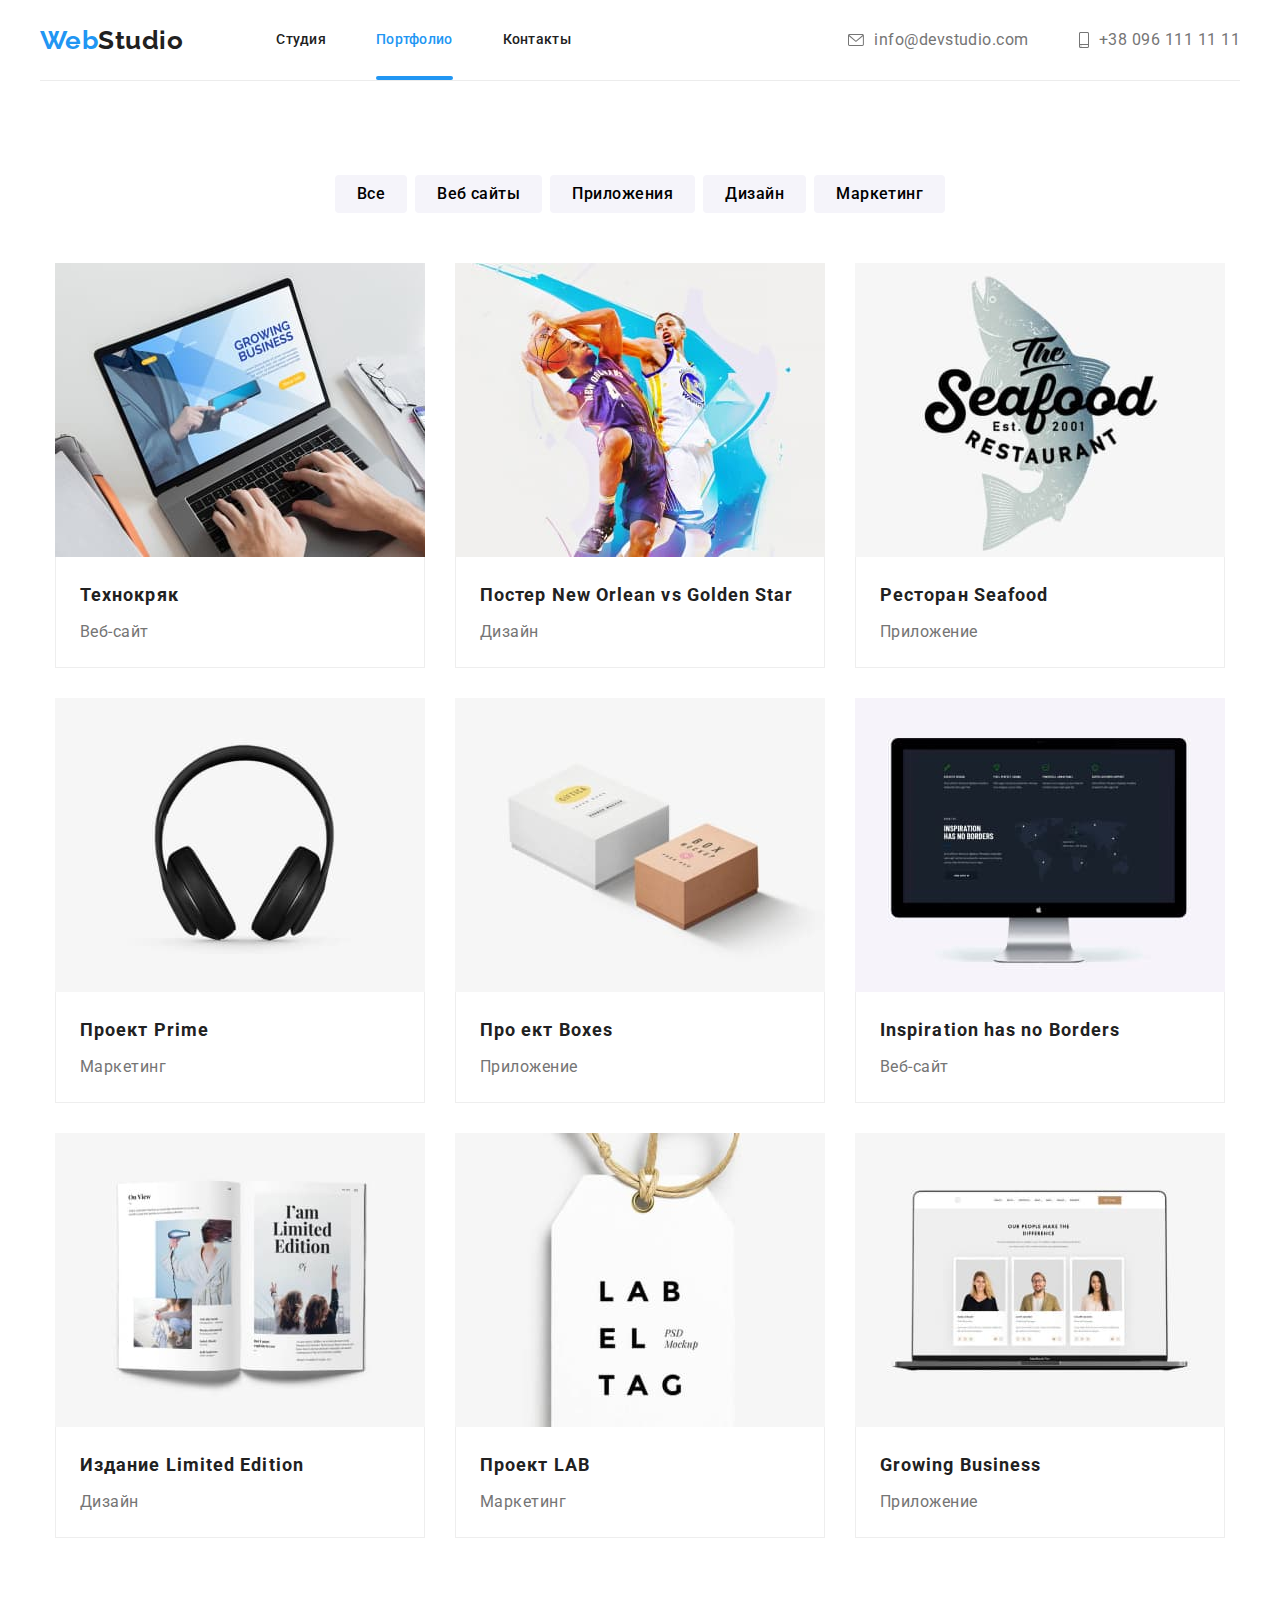
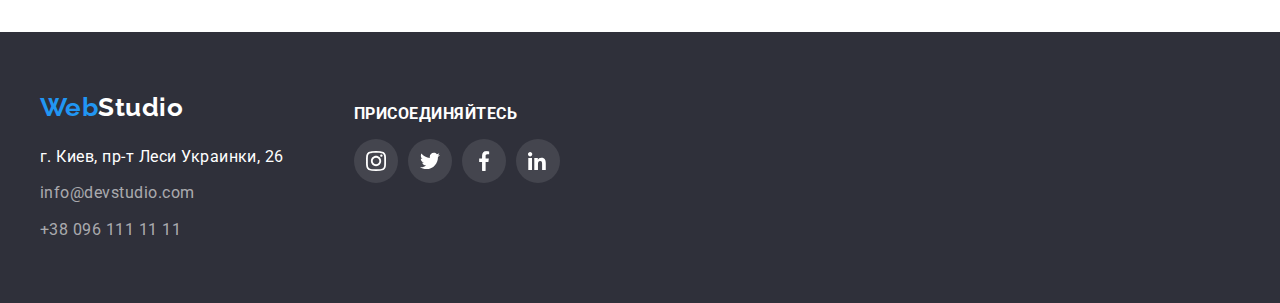
==== portfolio.html @ 9df6c858 "f1" ====
<!DOCTYPE html>
<html lang="ru">
<head>
    <meta charset="UTF-8">
    <meta http-equiv="X-UA-Compatible" content="IE=edge">
    <meta name="viewport" content="width=device-width, initial-scale=1.0">
    <title>portfolio</title>
    <link href="https://fonts.googleapis.com/css2?family=Raleway:wght@700&family=Roboto:wght@400;500;700;900&display=swap" rel="stylesheet">
    <link rel="stylesheet" href="./css/styles.css">
</head>
<body>
       <header class="header">
        <div class="header-container">
        
            <div class="container header">
                <!-- logo -->
                <a class='logo header' href="./index.html">
                    <span>Web</span>Studio</a>
                <!-- navigation -->
                <ul class="navigation">
                    <li class="item-nav"><a class="link" href="./index.html">Студия</a></li>
                    <li class="item-nav"><a class="link portfolio active" href="./portfolio.html">Портфолио</a></li>
                    <li class="item-nav"><a class="link contacts" href="">Контакты</a></li>
                </ul>
                <!-- email-phone -->
                <ul class="email-phone">
                    <li class="item">
                        <a class="contacts email" href="mailto:info@devstudio.com">
                            <svg class="icon-email">
                                <use href="./images/symbol-defs.svg#icon-envelope"></use>
                            </svg>
                            info@devstudio.com
                        </a></li>
                    <li class="item">
                        <a class="contacts phone" href="tel:+380961111111">
                            <svg class="icon-phone">
                                <use href="./images/symbol-defs.svg#icon-smartphone"></use>
                            </svg>
                            +38 096 111 11 11
                        </a>
                    </li>
                </ul>
            </div>
        </div>    
    </header>
    <main>
        <!-- портфолио -->
        <section class="section">
            <div class="container">
                <!-- филтр -->
                <h1 class="visually-hidden">Portfolio</h1>
                    <ul class="filter">
                        <li class="button">
                            <button  class="filter-button"type="button">Все</button>
                        </li>
                        <li class="button">
                            <button class="filter-button" type="button">Веб сайты</button>
                        </li>
                        <li class="button">
                            <button  class="filter-button" type="button">Приложения</button>
                        </li>
                        <li class="button">
                            <button  class="filter-button" type="button">Дизайн</button>
                        </li>
                        <li class="button">
                            <button  class="filter-button" type="button">Маркетинг</button>
                        </li>
                    </ul>
                    <!-- фото работ и подпись -->
                    <ul class="projects">
                        <li class="project">
                            
                            <a href="" class="plink">
                                <div class=image-overlay>
                                    <img class="image" src="./images/laptop.jpg" alt="картинка ноутбука" width="370">
                                    <p class="describe project">Технокряк это современная площадка распространения коронавируса. Компании используют эту
                                        платформу для цифрового
                                        шпионажа и атак на защищённые сервера конкурентов.</p>
                                </div>
                                <div class="capture">
                                    <h3 class="name">Технокряк</h3>
                                    <p>Веб-сайт</p>
                                </div>
                            </a>
                        </li>
                        <li class="project">
                            <a href="" class="plink">
                                <div class=image-overlay>
                                <img class="image" src="./images/sportsmen.jpg" alt="спортсмены" width="370">
                                    <p class="describe project">Технокряк это современная площадка распространения коронавируса. Компании используют эту
                                        платформу для цифрового
                                        шпионажа и атак на защищённые сервера конкурентов.</p>
                                </div>
                                <div class="capture">
                                    <h3 class="name">Постер New Orlean vs Golden Star</h3>
                                    <p>Дизайн</p>
                                </div>
                            </a>
                        </li>
                        <li class="project">
                            <a href="" class="plink">
                                <div class=image-overlay>
                                    <img class="image" src="./images/seafood.jpg" alt="ресторан сифуд" width="370">
                                    <p class="describe project">Технокряк это современная площадка распространения коронавируса. Компании используют эту
                                        платформу для цифрового
                                        шпионажа и атак на защищённые сервера конкурентов.</p>
                                </div>
                                <div class="capture">
                                    <h3 class="name">Ресторан Seafood</h3>
                                    <p>Приложение</p>
                                </div>
                            </a>
                        </li>
                        <li class="project">
                            <a href="" class="plink">
                                <div class=image-overlay>
                                    <img class="image" src="./images/headphones.jpg" alt="наушники" width="370">
                                    <p class="describe project">Технокряк это современная площадка распространения коронавируса. Компании используют эту
                                        платформу для цифрового
                                        шпионажа и атак на защищённые сервера конкурентов.</p>
                                </div>
                                
                                <div class="capture">
                                    <h3 class="name">Проект Prime</h3>
                                    <p>Маркетинг</p>
                                </div>
                            </a>
                        </li>
                        <li class="project">
                            <a href="" class="plink">
                                <div class=image-overlay>
                                    <img class="image" src="./images/boxes.jpg" alt="две коробки" width="370">
                                    <p class="describe project">Технокряк это современная площадка распространения коронавируса. Компании используют эту
                                        платформу для цифрового
                                        шпионажа и атак на защищённые сервера конкурентов.</p>
                                </div>
                                <div class="capture">
                                    <h3 class="name">Про ект Boxes</h3>
                                    <p>Приложение</p>
                                </div>
                            </a>
                        </li>
                        <li class="project">
                            <a href="" class="plink">
                                <div class=image-overlay>
                                    <img class="image" src="./images/monitor.jpg" alt="монитор" width="370">
                                    <p class="describe project">Технокряк это современная площадка распространения коронавируса. Компании используют эту
                                        платформу для цифрового
                                        шпионажа и атак на защищённые сервера конкурентов.</p>
                                </div>
                                <div class="capture">
                                    <h3 class="name" lang="en">Inspiration has no Borders</h3>
                                    <p>Веб-сайт</p>
                                </div>
                            </a>
                        </li>
                        <li class="project">
                            <a href="" class="plink">
                                <div class=image-overlay>
                                    <img class="image" src="./images/book.jpg" alt="книга" width="370">
                                    <p class="describe project">Технокряк это современная площадка распространения коронавируса. Компании используют эту
                                        платформу для цифрового
                                        шпионажа и атак на защищённые сервера конкурентов.</p>
                                </div>
                                
                                <div class="capture">
                                    <h3 class="name">Издание Limited Edition</h3>
                                    <p>Дизайн</p>
                                </div>
                            </a>
                        </li>
                        <li class="project">
                            <a href="" class="plink">
                                <div class=image-overlay>
                                    <img class="image" src="./images/labtag.jpg" alt="лейба лаб эль тег" width="370">
                                    <p class="describe project">Технокряк это современная площадка распространения коронавируса. Компании используют эту
                                        платформу для цифрового
                                        шпионажа и атак на защищённые сервера конкурентов.</p>
                                </div>
                                
                                <div class="capture">
                                    <h3 class="name">Проект LAB</h3>
                                    <p>Маркетинг</p>
                                </div>
                            </a>
                        </li>
                        <li class="project">
                            <a href="" class="plink">
                                <div class=image-overlay>
                                    <img class="image" src="./images/laptophands.jpg" alt="человек работаетна ноутбуке" width="370">
                                    <p class="describe project">Технокряк это современная площадка распространения коронавируса. Компании используют эту
                                        платформу для цифрового
                                        шпионажа и атак на защищённые сервера конкурентов.</p>
                                </div>
                                
                                <div class="capture">
                                    <h3 class="project name">Growing Business</h3>
                                    <p>Приложение</p>
                                </div>
                            </a>
                        </li>
                    </ul>
            </div>
        </section>
    </main>

        <!--подвал -->
        <footer>
            <section class="footer">
            <div class="container">
                <div class="footer-adress">
                <a class="logo" href="./index.html">
                    <span>Web</span>Studio</a>
                <address>
                    <ul>
                        <li><p>г. Киев, пр-т Леси Украинки, 26</p></li>
                        <li><a class="email" href="mailto:info@devstudio.com">info@devstudio.com</a></li>
                        <li> <a class="phone" href="tel:+380961111111">+38 096 111 11 11</a></li>
                    </ul>
                </address>
                </div>
                <div class="footer-media">
                    <h3>присоединяйтесь</h3>
                    <ul class="social media">
                        <li class="social-link">
                            <a href="https://www.instagram.com/"  class="ln">
                                <svg class='social-icon instagram'>
                                    <use href="./images/symbol-defs.svg#icon-instagram"></use>
                                </svg>
                            </a>
                        </li>
                        <li class="social-link">
                            <a href="https://twitter.com"  class="ln">
                                <svg class='social-icon twitter'>
                                    <use href="./images/symbol-defs.svg#icon-twitter"></use>
                                </svg>
                            </a>
                        </li>
                        <li class="social-link">
                            <a href="https://www.facebook.com/"  class="ln">
                                <svg class='social-icon facebook'>
                                    <use href="./images/symbol-defs.svg#icon-facebook-1"></use>
                                </svg>
                            </a>
                        </li>
                        <li class="social-link">
                            <a href="https://www.linkedin.com"  class="ln">
                                <svg class='social-icon linkedin'>
                                    <use href="./images/symbol-defs.svg#icon-linkedin"></use>
                                </svg>
                            </a>
                        </li>
                    </ul>
                </div>
            </div>
            </section>
            </footer>
</body>
</html>
---- css/styles.css ----
:root {
  --font-heading-color: #212121;
  --font-description-color: hsl(0, 0%, 46%);
  --font-heading-color: #212121;
  --accent-color: #ffffff;
  --hover-link-color: #2196f3;
  --background-basic: #e5e5e5;
  --background-team-color: #f5f4fa;
  --background-footer-color: #2f303a;
  --font-family: "Roboto", sans-serif;
  --font-size-header-footer-features: 14px;
  --font-size-command: 16px;
  --hover-web-color: #2196f3;
}

*,
*::before,
*::after {
  box-sizing: border-box;
  margin: 0px;
  padding: 0px;
}

.container {
  width: 1200px;
  margin-left: auto;
  margin-right: auto;
}

.section {
  padding: 94px 0;
}

.visually-hidden {
  position: absolute;
  white-space: nowrap;
  width: 1px;
  height: 1px;
  overflow: hidden;
  border: 0;
  padding: 0;
  clip: rect(0 0 0 0);
  clip-path: inset(50%);
  margin: -1px;
}

.section-title {
  font-size: 36px;
  line-height: 1.17;
}

body {
  letter-spacing: 00.03em;
  font-family: var(--font-family);
  color: var(--font-heading-color);
}

li {
  list-style: none;
}


a {
  text-decoration: none;
  display: block;
  transition: box-shadow 250ms cubic-bezier(0.4, 0, 0.2, 1),
  color 250ms cubic-bezier(0.4, 0, 0.2, 1);
}

.logo {
  display: block;
  font-family: Raleway;
  font-weight: 700;
  font-size: 26px;
  line-height: 1.19;
  color: var(--font-heading-color);
}

.logo span {
  color: var(--hover-link-color);
}

.navigation {
  display: flex;
  margin-left: 93px;
}

.navigation .item-nav:not(:last-child) {
  margin-right: 50px;
}

.navigation .link {
  display: block;
  padding: 32px 0 32px;
  font-size: var(--font-size-header-footer-features);
  font-weight: 500;
  line-height: 1.14;
  color: var(--font-heading-color);
  letter-spacing: 0.02em;
}

.navigation .active {
  color: var(--hover-link-color);
}

.item-nav {
  position: relative;
}

.link.active::after {
  display: block;
  content: "";
  height: 4px;
  width: 100%;
  border-radius: 2px;
  background-color: var(--hover-link-color);
  position: absolute;
  bottom: 0;
}

.contacts {
  display: flex;
  align-items: center;
}

.email-phone {
  display: flex;
  line-height: 1.17;
  margin-left: auto;
}

.email-phone .item + .item {
  margin-left: 50px;
}

.email,
.phone {
  color: #757575;
}

.icon-email {
  width: 16px;
  height: 12px;
  margin-right: 10px;
  fill: currentColor;
}

.icon-phone {
  padding: 0;
  width: 10px;
  height: 16px;
  margin-right: 10px;
  fill: currentColor;
}

.header a:hover,
.header a:focus {
  color: var(--hover-link-color);
}

/* убираем нижний зазор у изображений */
.image {
  display: block;
}

.container.header {
  display: flex;
  align-items: center;
  border-bottom-width: 1px;
  border-bottom-style: solid;
  border-bottom-color: #ececec;
}

.hero {
  max-width: 1600px;
  min-height: 600px;
  margin-left: auto;
  margin-right: auto;
  text-align: center;
  padding-top: 200px;
  padding-bottom: 200px;
  background-image: linear-gradient(
      to right,
      rgba(47, 48, 58, 0.4),
      rgba(47, 48, 58, 0.4)
    ),
    url("../images/background.jpg");
}
.hero-title {
  color: var(--accent-color);
  font-size: 44px;
  font-weight: 900;
  text-transform: uppercase;
  text-align: center;
  line-height: 1.36;
  letter-spacing: 0.06em;
}

.order {
  min-width: 200px;
  margin-top: 40px;
  padding: 10px 32px;
  color: var(--accent-color);
  background-color: var(--hover-link-color);
  font-size: 16px;
  line-height: 1.88;
  font-weight: 700;
  border-radius: 4px;
  border: transparent;
  box-shadow: 0px 4px 4px rgba(0, 0, 0, 0.15);
}

.backdrop {
  position: relative;
  top: 0;
  left: 0;
  position: fixed;
  background-color: rgba(0, 0, 0, 0.2);
  width: 100%;
  height: 100%;
  z-index: 2;
}

.is-hidden {
  visibility: 0;
  opacity: 0;
  pointer-events: none;
}

.backdrop.is-hidden .modal {
  transform: translate(-50%, -50%) scale(0.9);
  }

  
.backdrop .modal {
  position: absolute;
  width: 528px;
  height: 581px;
  background-color: #ffffff;
  top: 50%;
  left: 50%;
  transform: translate(-50%, -50%) scale(1);
  box-shadow: 0px 1px 3px rgba(0, 0, 0, 0.12), 0px 1px 1px rgba(0, 0, 0, 0.14),
    0px 2px 1px rgba(0, 0, 0, 0.2);
  border-radius: 4px;
  transition: transform 250ms cubic-bezier(0.4, 0, 0.2, 1);

}



.close-btn {
  background-color: var(--accent-color);
  position: absolute;
  right: 8px;
  top: 8px;
  display: block;
  width: 30px;
  height: 30px;
  border: 1px solid rgba(0, 0, 0, 0.1);
  border-radius: 50%;
}

.section.all-features {
  padding-bottom: 0px;
}

.features {
  display: flex;
  justify-content: center;
}

.icon-features {
  height: 120px;
  width: 270px;
  padding: 25px 0;
  margin-bottom: 30px;
  border-radius: 4px;
  background-color: rgba(245, 244, 250, 1);
}

.features .f-items + .f-items {
  margin-left: 30px;
}

.f-items h3 {
  margin-bottom: 10px;
  font-size: var(--font-size-header-footer-features);
  line-height: 1.14;
  text-transform: uppercase;
}

.f-items p {
  font-size: var(--font-size-header-footer-features);
  color: #757575;
  line-height: 1.74;
}

.expertise.section-title {
  color: var(--font-heading-color);
  text-align: center;
  margin-bottom: 50px;
}
.expertises {
  position: relative;
  display: flex;
  justify-content: center;
  z-index: 1;
}

.expertise-item:not(:last-child) {
  margin-right: 30px;
}

.expertise-item {
  position: relative;
}

.expertise-item-describe-title {
  text-align: center;
  width: 100%;
  height: 70px;
  background-color: rgba(47, 48, 58, 0.8);
  position: absolute;
  bottom: 0;
  padding: 27px 0 27px;
  font-size: var(--font-size-header-footer-features);
  color: var(--accent-color);
  line-height: 1.17;
  text-transform: uppercase;
}

.team {
  background-color: #f5f4fa;
  text-align: center;
  line-height: 1.17;
}

.team h3 {
  margin-top: 30px;
  font-weight: 500;
  font-size: var(--font-size-command);
}

.team p {
  margin-top: 10px;
  color: var(--font-description-color);
  font-size: var(--font-size-command);
}

.members {
  display: flex;
  justify-content: center;
  margin-top: 50px;
}

.member + .member {
  margin-left: 30px;
}

.member {
  box-shadow: 0px 1px 3px rgba(0, 0, 0, 0.12), 0px 1px 1px rgba(0, 0, 0, 0.14),
    0px 2px 1px rgba(0, 0, 0, 0.2);
  border-radius: 0px 0px 4px 4px;
  background: var(--accent-color);
}

.social.media {
  display: flex;
  justify-content: center;
  text-align: center;
  padding: 16px 0px 30px;
}

.social-icon {
  width: 44px;
  height: 44px;
  border-radius: 50%;
  padding: 12px 0;
  fill: #afb1b8;
  transition: fill 250ms cubic-bezier(0.4, 0, 0.2, 1);
}

.social-link:not(:first-child) {
  margin-left: 10px;
}

.ln {
  display: block;
  width: 44px;
  height: 44px;
  border-radius: 50%;
}

.ln:hover .social-icon,
.ln:focus .social-icon {
  fill: var(--accent-color);
  background-color: var(--hover-link-color);
} 

.customers {
  display: flex;
  justify-content: center;
}

.customers.title {
  margin-bottom: 50px;
  font-weight: bold;
  font-size: 36px;
  line-height: 1.17;
}

.customer {
  display: flex;
  height: 92px;
  width: 170px;
  padding: 16px 32px;
  border: 1px solid #afb1b8;
  border-radius: 4px;
  transition: border 250ms cubic-bezier(0.4, 0, 0.2, 1);
}

.customer:hover,
.customer:focus {
  border: 1px solid var(--hover-web-color);
}

.customer:hover .icon-customer,
.customer:focus .icon-customer {
  fill: var(--hover-web-color);
}

.customer-item:not(:last-child) {
  margin-right: 30px;
}

.icon-customer {
  display: flex;
  align-items: center;
  fill: #afb1b8;
  transition: fill 250ms cubic-bezier(0.4, 0, 0.2, 1);
}



.footer .container {
  display: flex;
}

.footer-media {
  font-size: var(--font-size-header-footer-features);
  text-transform: uppercase;
  font-weight: 700;
  padding-left: 70px;
  padding-top: 12px;
  line-height: 1.18;
}

.footer {
  padding-top: 60px;
  padding-bottom: 60px;
  background-color: var(--background-footer-color);
  color: var(--accent-color);
  --font-heading-color: var(--accent-color);
}

.footer .email,
.footer .phone {
  color: rgba(255, 255, 255, 0.6);
}

.footer .email:hover,
.footer .email:focus {
  color: var(--hover-link-color);
}
.footer .phone:hover,
.footer .phone:focus {
  color: var(--hover-link-color);
}

.footer .social-icon {
  background-color: rgba(255, 255, 255, 0.1);
  fill: var(--accent-color);
}

.footer .social-icon:hover,
.footer .social-icon:focus {
  background-color: var(--hover-web-color);
}

.container.footer {
  display: block;
}

.logo.footer {
  margin-top: 0;
  margin-bottom: 20px;
}

address {
  margin-top: 20px;
  line-height: 1.71;
  font-style: normal;
}

address li:not(:last-child) {
  margin-bottom: 9px;
}

/* страница портфолио */
.filter {
  display: flex;
  justify-content: center;
  margin-bottom: 50px;
}

.button + .button {
  margin-left: 8px;
}

.filter button {
  min-height: 38px;
  padding: 6px 22px;
  background-color: #f5f4fa;
  font-weight: 500;
  font-size: 16px;
  line-height: 1.625;
  text-align: center;
  border: 0ch;
  border-radius: 4px;
  font-family: inherit;
  font-size: inherit;
  letter-spacing: inherit;

}

.filter-button:focus,
.filter-button:hover {
  background-color: var(--hover-web-color);
  color: var(--accent-color);
  box-shadow: 0px 3px 1px rgba(0, 0, 0, 0.1), 0px 1px 2px rgba(0, 0, 0, 0.08),
    0px 2px 2px rgba(0, 0, 0, 0.12);
}

button {
  cursor: pointer;
  transition: color 250ms cubic-bezier(0.4, 0, 0.2, 1), 
  background-color 250ms cubic-bezier(0.4, 0, 0.2, 1);
}

.projects {
  display: flex;
  justify-content: center;
  flex-wrap: wrap;
}

.describe.project {
  display: inline-block;
  position: absolute;
  width: 100%;
  height: 100%;
  padding: 63px 24px;
  font-size: 18px;
  margin-top: 0;
  line-height: 1.56;
  background-color: rgba(33, 150, 243, 0.9);
  color: var(--accent-color);
  transform: translateY(0%));
  transition: transform 250ms cubic-bezier(0.4, 0, 0.2, 1);
}

.image-overlay {
  position: relative;
  overflow: hidden;
}

.plink {
  position: relative;
}

.plink:hover,
.plink:focus {
  box-shadow: 0px 1px 1px rgba(0, 0, 0, 0.12), 0px 4px 4px rgba(0, 0, 0, 0.06),
    1px 4px 6px rgba(0, 0, 0, 0.16);
}

.plink:hover .describe.project {
  transform: translateY(-100%);
}

.project:not(:nth-child(3n)) {
  margin-right: 30px;
}

.project:not(:nth-last-child(-n + 3)) {
  margin-bottom: 30px;
}

.project .capture {
  padding: 20px 24px;
  border-right: 1px solid #eeeeee;
  border-left: 1px solid #eeeeee;
  border-bottom: 1px solid #eeeeee;
}

.projects .name {
  display: block;
  font-size: 18px;
  line-height: 2;
  color: var(--font-heading-color);
  letter-spacing: 0.06em;
}

.projects p {
  margin-top: 4px;
  font-size: var(--font-size-command);
  color: #757575;
  line-height: 1.875;
}
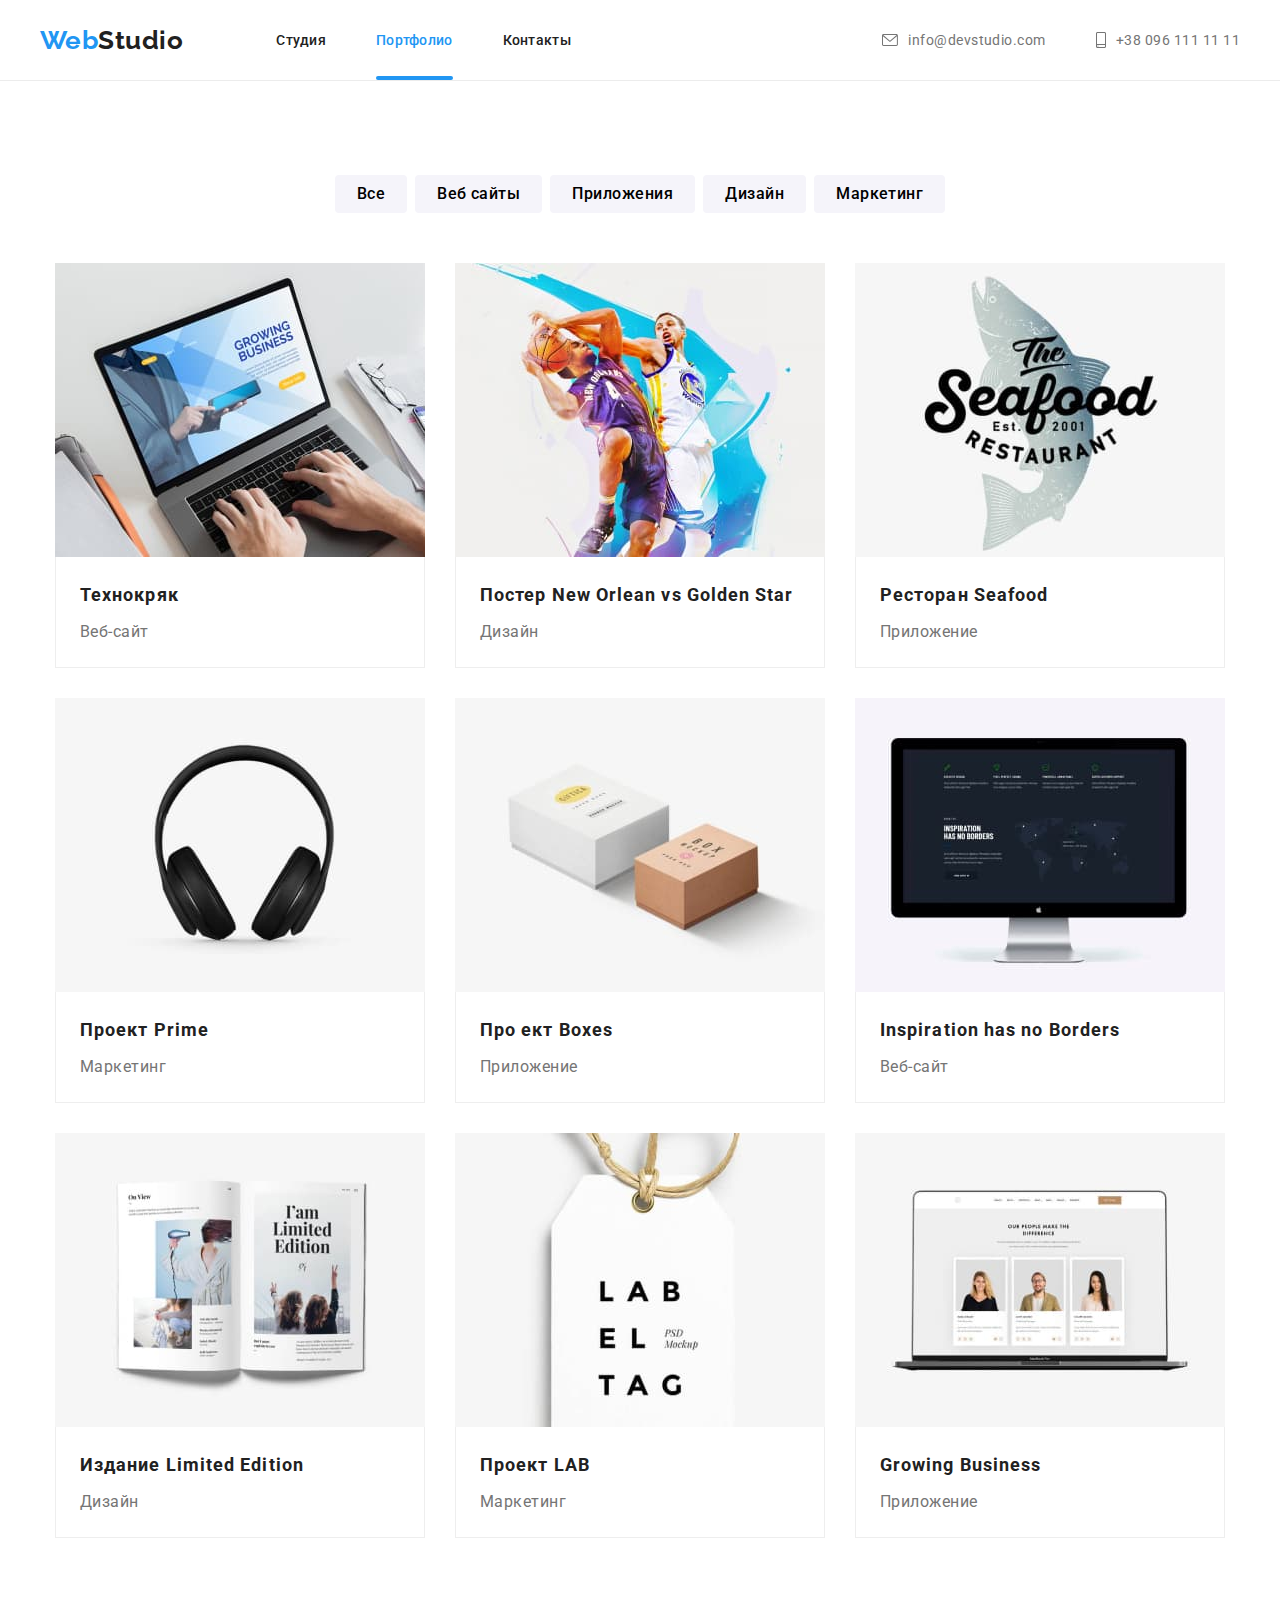
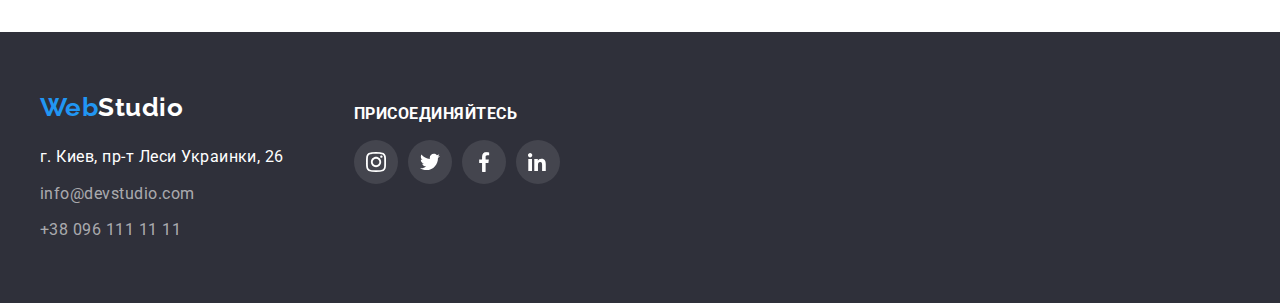
==== commit 2b19195c: "f2" ====
--- a/portfolio.html
+++ b/portfolio.html
@@ -10,8 +10,6 @@
 </head>
 <body>
        <header class="header">
-        <div class="header-container">
-        
             <div class="container header">
                 <!-- logo -->
                 <a class='logo header' href="./index.html">
@@ -40,8 +38,7 @@
                         </a>
                     </li>
                 </ul>
-            </div>
-        </div>    
+            </div>   
     </header>
     <main>
         <!-- портфолио -->
@@ -51,7 +48,7 @@
                 <h1 class="visually-hidden">Portfolio</h1>
                     <ul class="filter">
                         <li class="button">
-                            <button  class="filter-button"type="button">Все</button>
+                            <button  class="filter-button" type="button">Все</button>
                         </li>
                         <li class="button">
                             <button class="filter-button" type="button">Веб сайты</button>
--- a/css/styles.css
+++ b/css/styles.css
@@ -94,7 +94,7 @@
   padding: 32px 0 32px;
   font-size: var(--font-size-header-footer-features);
   font-weight: 500;
-  line-height: 1.14;
+  line-height: 1.17;
   color: var(--font-heading-color);
   letter-spacing: 0.02em;
 }
@@ -163,12 +163,17 @@
   display: block;
 }
 
-.container.header {
-  display: flex;
-  align-items: center;
+header {
   border-bottom-width: 1px;
   border-bottom-style: solid;
   border-bottom-color: #ececec;
+}
+
+
+.container.header {
+  font-size: var(--font-size-header-footer-features);
+  display: flex;
+  align-items: center;
 }
 
 .hero {
